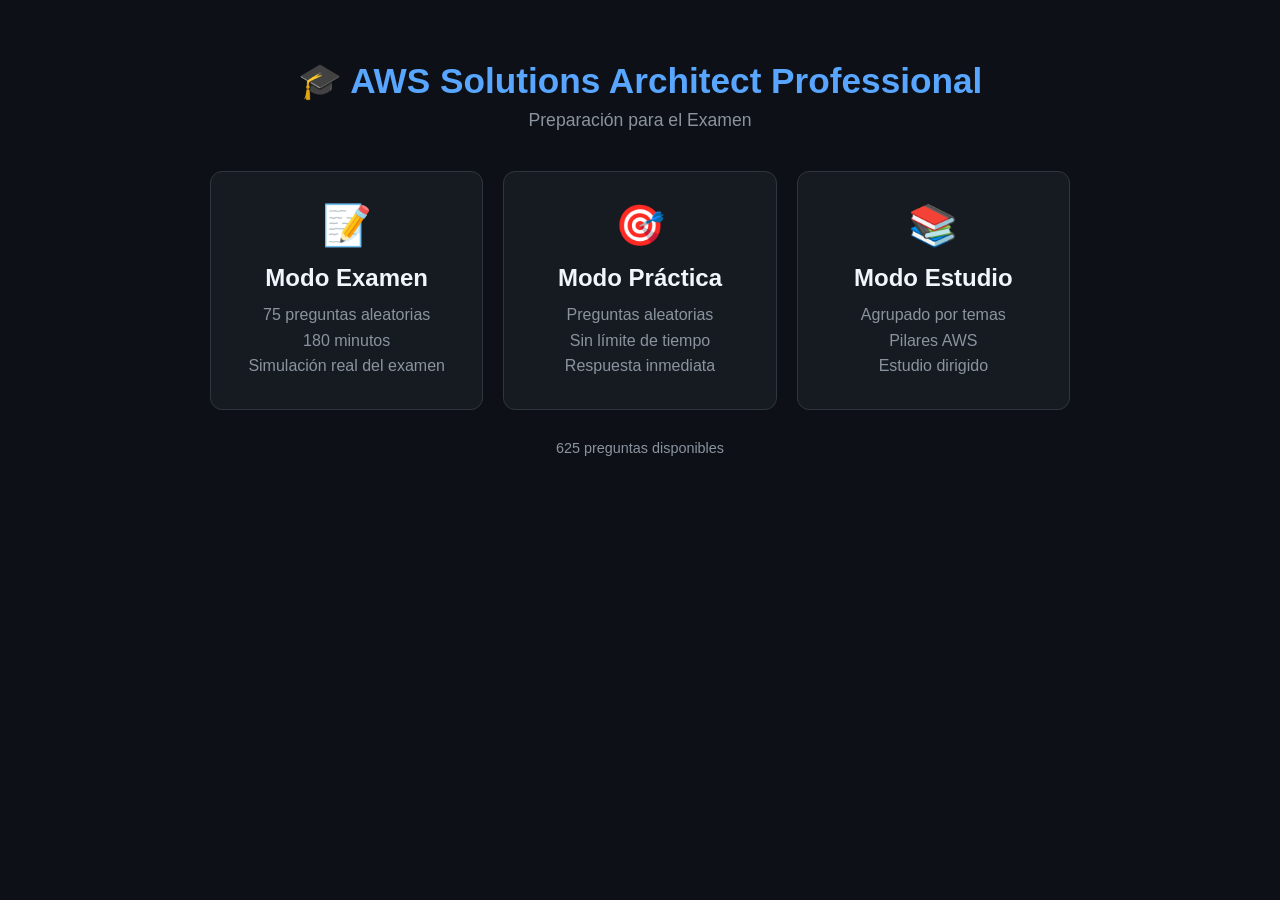
==== index.html @ 2ed877eb "AWS SAP Quiz - Web App" ====
<!DOCTYPE html>
<html lang="es">
<head>
    <meta charset="UTF-8">
    <meta name="viewport" content="width=device-width, initial-scale=1.0">
    <title>AWS SAP - Preparación Examen</title>
    <link rel="stylesheet" href="styles.css">
</head>
<body>
    <div id="app">
        <!-- Menu Principal -->
        <div id="menu" class="screen active">
            <h1>🎓 AWS Solutions Architect Professional</h1>
            <p class="subtitle">Preparación para el Examen</p>
            <div class="menu-cards">
                <div class="card" onclick="startExam()">
                    <div class="card-icon">📝</div>
                    <h2>Modo Examen</h2>
                    <p>75 preguntas aleatorias<br>180 minutos<br>Simulación real del examen</p>
                </div>
                <div class="card" onclick="startPractice()">
                    <div class="card-icon">🎯</div>
                    <h2>Modo Práctica</h2>
                    <p>Preguntas aleatorias<br>Sin límite de tiempo<br>Respuesta inmediata</p>
                </div>
                <div class="card" onclick="showStudyTopics()">
                    <div class="card-icon">📚</div>
                    <h2>Modo Estudio</h2>
                    <p>Agrupado por temas<br>Pilares AWS<br>Estudio dirigido</p>
                </div>
            </div>
            <div class="stats-bar">
                <span id="total-questions">0</span> preguntas disponibles
            </div>
        </div>

        <!-- Pantalla de Estudio por Temas -->
        <div id="study-topics" class="screen">
            <div class="header-bar">
                <button onclick="goToMenu()">← Volver</button>
                <h2>Modo Estudio - Seleccionar Tema</h2>
            </div>
            <div id="topics-list" class="topics-grid"></div>
        </div>

        <!-- Pantalla de Quiz -->
        <div id="quiz" class="screen">
            <div class="quiz-header">
                <button onclick="endQuiz()">✕ Salir</button>
                <div id="timer" class="timer hidden"></div>
                <div class="progress">
                    <span id="current-q">1</span>/<span id="total-q">75</span>
                </div>
            </div>
            <div id="question-container">
                <div id="question-text" class="question-text"></div>
                <div id="options-container" class="options"></div>
            </div>
            <div class="quiz-footer">
                <button id="btn-prev" onclick="prevQuestion()" disabled>← Anterior</button>
                <button id="btn-check" onclick="checkAnswer()" class="hidden">Verificar</button>
                <button id="btn-next" onclick="nextQuestion()">Siguiente →</button>
                <button id="btn-finish" onclick="finishExam()" class="hidden btn-finish">Finalizar Examen</button>
            </div>
        </div>

        <!-- Pantalla de Resultados -->
        <div id="results" class="screen">
            <div class="results-container">
                <h2>📊 Resultados</h2>
                <div id="score-circle" class="score-circle"></div>
                <div id="results-details"></div>
                <button onclick="goToMenu()" class="btn-primary">Volver al Menú</button>
            </div>
        </div>
    </div>
    <script src="app.js"></script>
</body>
</html>
---- styles.css ----
* { margin: 0; padding: 0; box-sizing: border-box; }

body {
    font-family: -apple-system, BlinkMacSystemFont, 'Segoe UI', Roboto, sans-serif;
    background: #0d1117;
    color: #e6edf3;
    min-height: 100vh;
}

.screen { display: none; padding: 20px; max-width: 900px; margin: 0 auto; }
.screen.active { display: block; }

/* Menu */
#menu { text-align: center; padding-top: 60px; }
#menu h1 { font-size: 2.2em; color: #58a6ff; margin-bottom: 8px; }
.subtitle { color: #8b949e; font-size: 1.1em; margin-bottom: 40px; }

.menu-cards { display: grid; grid-template-columns: repeat(auto-fit, minmax(250px, 1fr)); gap: 20px; margin-bottom: 30px; }
.card {
    background: #161b22;
    border: 1px solid #30363d;
    border-radius: 12px;
    padding: 30px 20px;
    cursor: pointer;
    transition: all 0.2s;
}
.card:hover { border-color: #58a6ff; transform: translateY(-3px); box-shadow: 0 4px 20px rgba(88,166,255,0.1); }
.card-icon { font-size: 2.5em; margin-bottom: 15px; }
.card h2 { color: #f0f6fc; margin-bottom: 10px; }
.card p { color: #8b949e; line-height: 1.6; }

.stats-bar { color: #8b949e; font-size: 0.9em; }

/* Study Topics */
.header-bar { display: flex; align-items: center; gap: 15px; margin-bottom: 25px; }
.header-bar button { background: #21262d; border: 1px solid #30363d; color: #e6edf3; padding: 8px 16px; border-radius: 6px; cursor: pointer; }
.header-bar button:hover { background: #30363d; }

.topics-grid { display: grid; grid-template-columns: repeat(auto-fit, minmax(280px, 1fr)); gap: 15px; }
.topic-card {
    background: #161b22;
    border: 1px solid #30363d;
    border-radius: 10px;
    padding: 20px;
    cursor: pointer;
    transition: all 0.2s;
}
.topic-card:hover { border-color: #58a6ff; }
.topic-card h3 { color: #58a6ff; margin-bottom: 8px; font-size: 1em; }
.topic-card .count { color: #8b949e; font-size: 0.85em; }

/* Quiz */
.quiz-header {
    display: flex; justify-content: space-between; align-items: center;
    padding: 15px 0; border-bottom: 1px solid #30363d; margin-bottom: 25px;
}
.quiz-header button { background: #21262d; border: 1px solid #30363d; color: #e6edf3; padding: 8px 14px; border-radius: 6px; cursor: pointer; }
.timer { background: #1c2128; padding: 8px 16px; border-radius: 6px; font-family: monospace; font-size: 1.1em; color: #f0883e; }
.progress { color: #8b949e; font-size: 0.95em; }

.question-text { font-size: 1.1em; line-height: 1.7; margin-bottom: 25px; white-space: pre-wrap; }

.options { display: flex; flex-direction: column; gap: 12px; }
.option {
    background: #161b22;
    border: 2px solid #30363d;
    border-radius: 8px;
    padding: 15px 20px;
    cursor: pointer;
    transition: all 0.15s;
    display: flex; align-items: flex-start; gap: 12px;
}
.option:hover { border-color: #58a6ff; background: #1c2128; }
.option.selected { border-color: #58a6ff; background: #1c2128; }
.option.correct { border-color: #3fb950; background: #0d2818; }
.option.incorrect { border-color: #f85149; background: #2d1215; }
.option-letter {
    background: #30363d; min-width: 30px; height: 30px;
    border-radius: 50%; display: flex; align-items: center; justify-content: center;
    font-weight: bold; font-size: 0.85em; flex-shrink: 0;
}
.option.selected .option-letter { background: #58a6ff; color: #0d1117; }
.option.correct .option-letter { background: #3fb950; color: #0d1117; }
.option.incorrect .option-letter { background: #f85149; color: #0d1117; }
.option-text { padding-top: 4px; line-height: 1.5; }

.quiz-footer { display: flex; justify-content: space-between; align-items: center; margin-top: 30px; padding-top: 20px; border-top: 1px solid #30363d; }
.quiz-footer button { background: #21262d; border: 1px solid #30363d; color: #e6edf3; padding: 10px 20px; border-radius: 6px; cursor: pointer; font-size: 0.95em; }
.quiz-footer button:hover { background: #30363d; }
.quiz-footer button:disabled { opacity: 0.4; cursor: not-allowed; }
.btn-finish { background: #238636 !important; border-color: #2ea043 !important; }
.btn-finish:hover { background: #2ea043 !important; }
.btn-primary { background: #238636; border: 1px solid #2ea043; color: #fff; padding: 12px 24px; border-radius: 6px; cursor: pointer; font-size: 1em; margin-top: 20px; }

.hidden { display: none !important; }

/* Results */
.results-container { text-align: center; padding-top: 40px; }
.results-container h2 { font-size: 1.8em; margin-bottom: 30px; }
.score-circle {
    width: 180px; height: 180px; border-radius: 50%;
    display: flex; align-items: center; justify-content: center;
    margin: 0 auto 30px; font-size: 2.5em; font-weight: bold;
}
.score-pass { background: rgba(63,185,80,0.15); border: 4px solid #3fb950; color: #3fb950; }
.score-fail { background: rgba(248,81,73,0.15); border: 4px solid #f85149; color: #f85149; }
#results-details { color: #8b949e; line-height: 1.8; margin-bottom: 20px; }

@media (max-width: 600px) {
    .menu-cards { grid-template-columns: 1fr; }
    #menu h1 { font-size: 1.6em; }
    .question-text { font-size: 1em; }
}
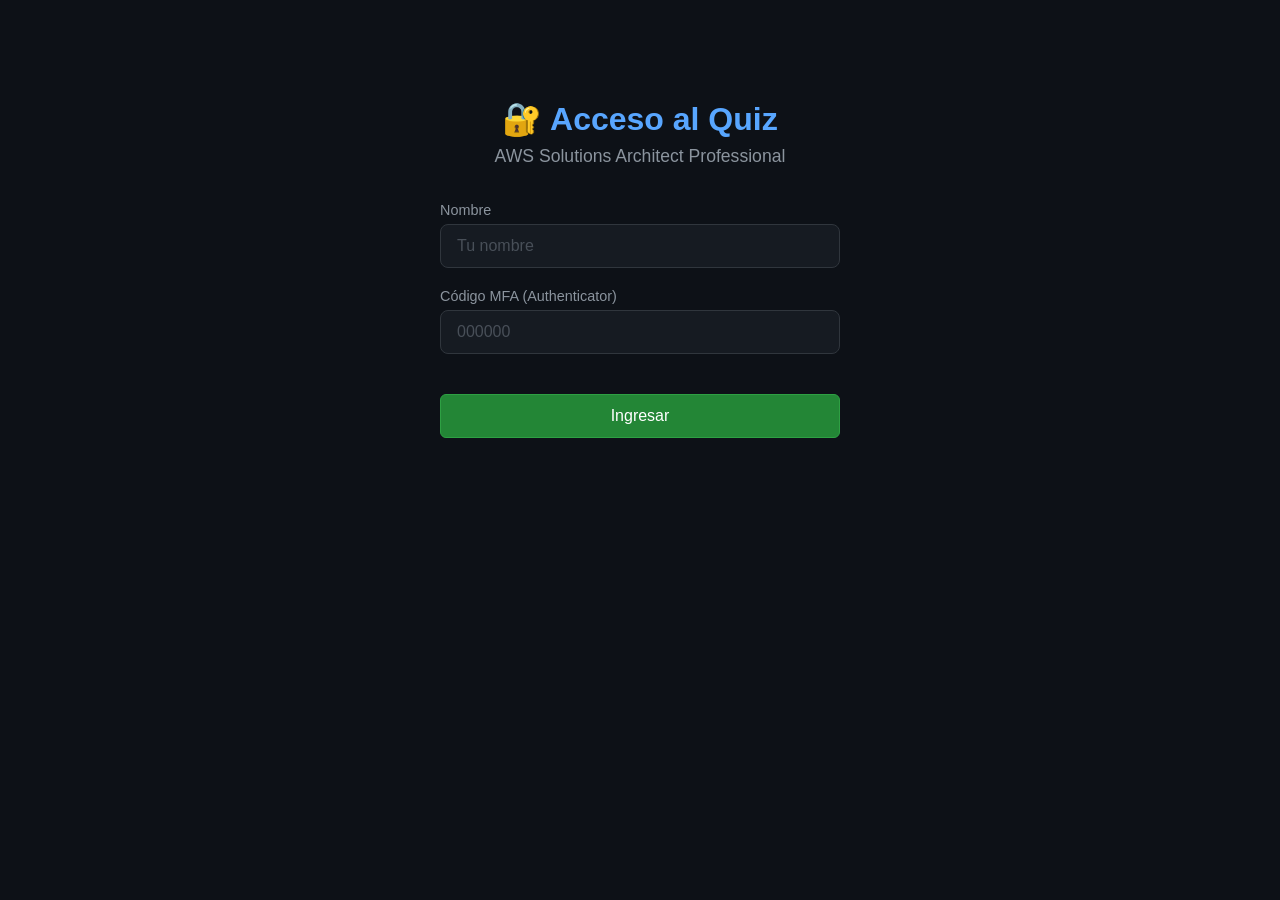
==== commit 50a477ea: "Add MFA login with TOTP authentication" ====
--- a/index.html
+++ b/index.html
@@ -8,8 +8,32 @@
 </head>
 <body>
     <div id="app">
+        <!-- Login Screen -->
+        <div id="login" class="screen active">
+            <div class="login-container">
+                <h1>🔐 Acceso al Quiz</h1>
+                <p class="subtitle">AWS Solutions Architect Professional</p>
+                <form id="login-form" onsubmit="handleLogin(event)">
+                    <div class="form-group">
+                        <label for="username">Nombre</label>
+                        <input type="text" id="username" placeholder="Tu nombre" required autocomplete="off">
+                    </div>
+                    <div class="form-group">
+                        <label for="totp-code">Código MFA (Authenticator)</label>
+                        <input type="text" id="totp-code" placeholder="000000" maxlength="6" pattern="[0-9]{6}" required autocomplete="off" inputmode="numeric">
+                    </div>
+                    <p id="login-error" class="login-error hidden"></p>
+                    <button type="submit" class="btn-primary btn-login">Ingresar</button>
+                </form>
+            </div>
+        </div>
+
         <!-- Menu Principal -->
-        <div id="menu" class="screen active">
+        <div id="menu" class="screen">
+            <div class="user-bar">
+                <span id="user-greeting"></span>
+                <button onclick="logout()" class="btn-logout">Cerrar sesión</button>
+            </div>
             <h1>🎓 AWS Solutions Architect Professional</h1>
             <p class="subtitle">Preparación para el Examen</p>
             <div class="menu-cards">
@@ -74,6 +98,7 @@
             </div>
         </div>
     </div>
+    <script src="totp.js"></script>
     <script src="app.js"></script>
 </body>
 </html>
--- a/styles.css
+++ b/styles.css
@@ -9,6 +9,78 @@
 
 .screen { display: none; padding: 20px; max-width: 900px; margin: 0 auto; }
 .screen.active { display: block; }
+
+/* Login */
+.login-container {
+    max-width: 400px;
+    margin: 80px auto 0;
+    text-align: center;
+}
+.login-container h1 { font-size: 2em; color: #58a6ff; margin-bottom: 8px; }
+.login-container .subtitle { color: #8b949e; margin-bottom: 35px; }
+
+.form-group {
+    margin-bottom: 20px;
+    text-align: left;
+}
+.form-group label {
+    display: block;
+    color: #8b949e;
+    font-size: 0.9em;
+    margin-bottom: 6px;
+}
+.form-group input {
+    width: 100%;
+    padding: 12px 16px;
+    background: #161b22;
+    border: 1px solid #30363d;
+    border-radius: 8px;
+    color: #e6edf3;
+    font-size: 1em;
+    outline: none;
+    transition: border-color 0.2s;
+}
+.form-group input:focus {
+    border-color: #58a6ff;
+}
+.form-group input::placeholder { color: #484f58; }
+
+.login-error {
+    color: #f85149;
+    font-size: 0.9em;
+    margin-bottom: 15px;
+    padding: 10px;
+    background: rgba(248,81,73,0.1);
+    border-radius: 6px;
+}
+
+.btn-login {
+    width: 100%;
+    padding: 14px;
+    font-size: 1.05em;
+    margin-top: 10px;
+}
+
+/* User bar */
+.user-bar {
+    display: flex;
+    justify-content: space-between;
+    align-items: center;
+    margin-bottom: 20px;
+    padding: 10px 0;
+    border-bottom: 1px solid #21262d;
+}
+.user-bar span { color: #8b949e; font-size: 0.9em; }
+.btn-logout {
+    background: transparent;
+    border: 1px solid #30363d;
+    color: #8b949e;
+    padding: 6px 12px;
+    border-radius: 6px;
+    cursor: pointer;
+    font-size: 0.85em;
+}
+.btn-logout:hover { color: #f85149; border-color: #f85149; }
 
 /* Menu */
 #menu { text-align: center; padding-top: 60px; }
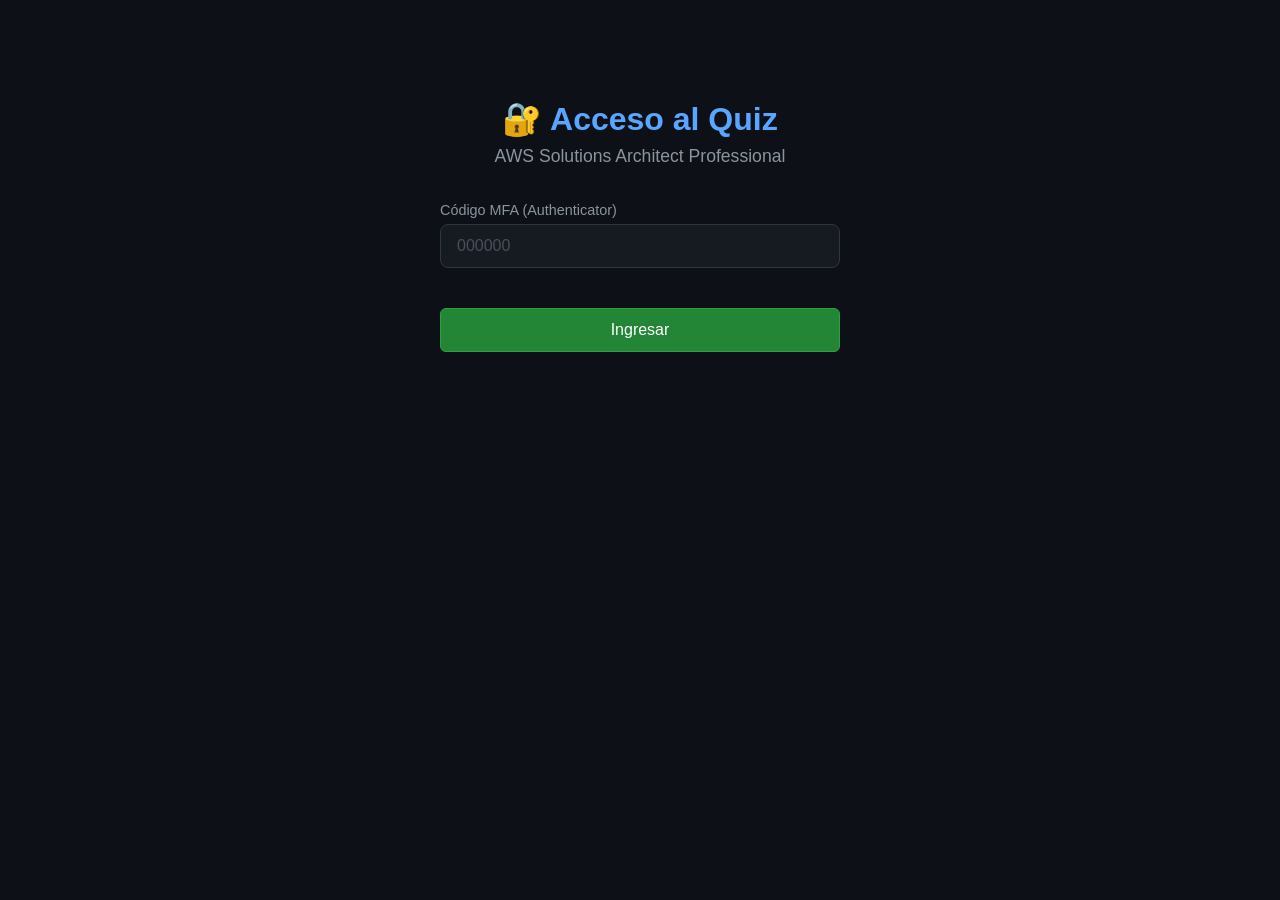
==== commit 045fdaca: "Remove username field, keep only MFA code for login" ====
--- a/index.html
+++ b/index.html
@@ -15,10 +15,6 @@
                 <p class="subtitle">AWS Solutions Architect Professional</p>
                 <form id="login-form" onsubmit="handleLogin(event)">
                     <div class="form-group">
-                        <label for="username">Nombre</label>
-                        <input type="text" id="username" placeholder="Tu nombre" required autocomplete="off">
-                    </div>
-                    <div class="form-group">
                         <label for="totp-code">Código MFA (Authenticator)</label>
                         <input type="text" id="totp-code" placeholder="000000" maxlength="6" pattern="[0-9]{6}" required autocomplete="off" inputmode="numeric">
                     </div>
@@ -31,7 +27,6 @@
         <!-- Menu Principal -->
         <div id="menu" class="screen">
             <div class="user-bar">
-                <span id="user-greeting"></span>
                 <button onclick="logout()" class="btn-logout">Cerrar sesión</button>
             </div>
             <h1>🎓 AWS Solutions Architect Professional</h1>
@@ -98,7 +93,6 @@
             </div>
         </div>
     </div>
-    <script src="totp.js"></script>
     <script src="app.js"></script>
 </body>
 </html>
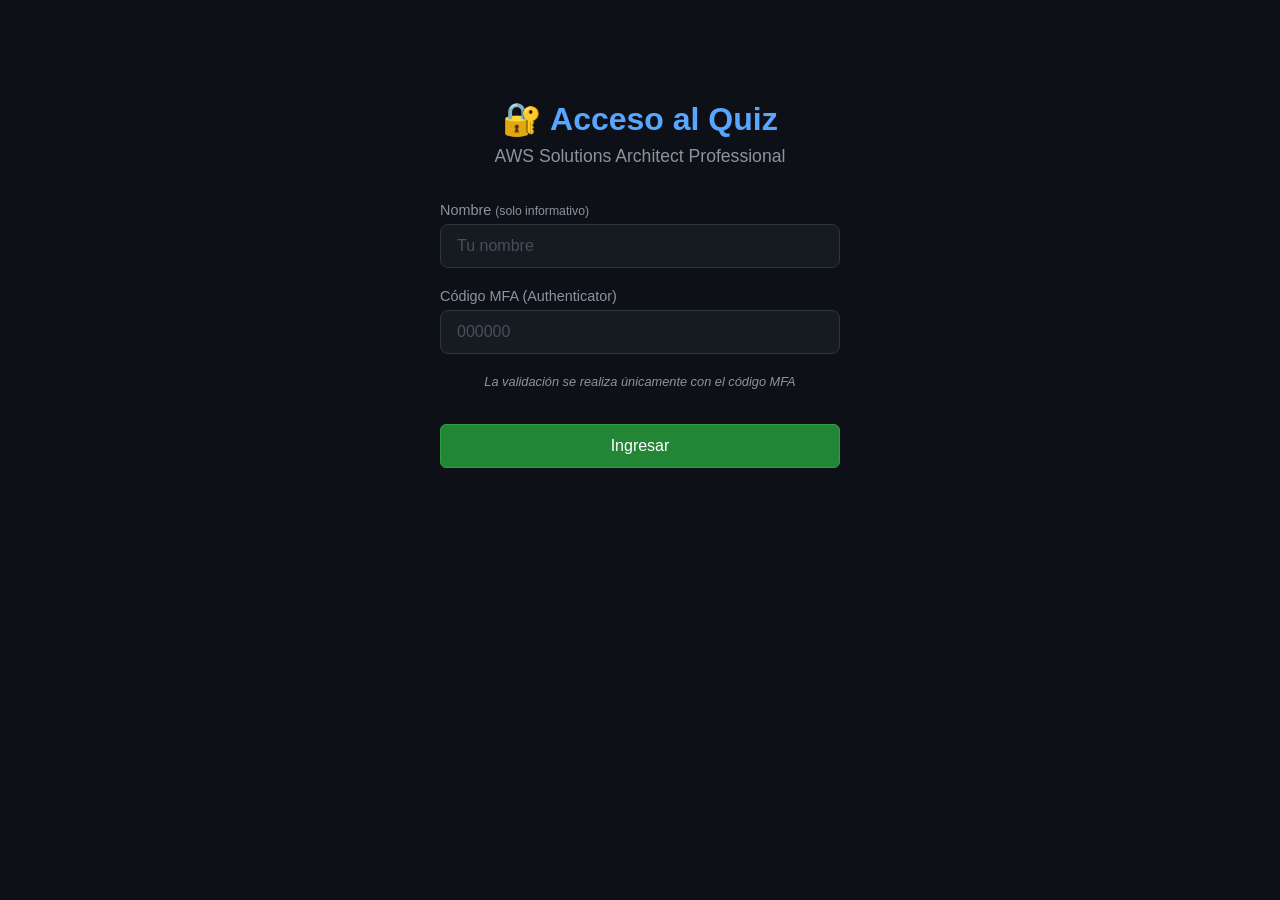
==== commit acb31b18: "Re-add username field (informational only, 15 char limit, text only)" ====
--- a/index.html
+++ b/index.html
@@ -15,9 +15,14 @@
                 <p class="subtitle">AWS Solutions Architect Professional</p>
                 <form id="login-form" onsubmit="handleLogin(event)">
                     <div class="form-group">
+                        <label for="username">Nombre <span class="hint">(solo informativo)</span></label>
+                        <input type="text" id="username" placeholder="Tu nombre" maxlength="15" pattern="[A-Za-záéíóúñÁÉÍÓÚÑ\s]+" required autocomplete="off">
+                    </div>
+                    <div class="form-group">
                         <label for="totp-code">Código MFA (Authenticator)</label>
                         <input type="text" id="totp-code" placeholder="000000" maxlength="6" pattern="[0-9]{6}" required autocomplete="off" inputmode="numeric">
                     </div>
+                    <p class="mfa-note">La validación se realiza únicamente con el código MFA</p>
                     <p id="login-error" class="login-error hidden"></p>
                     <button type="submit" class="btn-primary btn-login">Ingresar</button>
                 </form>
--- a/styles.css
+++ b/styles.css
@@ -52,6 +52,19 @@
     padding: 10px;
     background: rgba(248,81,73,0.1);
     border-radius: 6px;
+}
+
+.mfa-note {
+    color: #8b949e;
+    font-size: 0.8em;
+    font-style: italic;
+    margin-bottom: 15px;
+}
+
+.hint {
+    color: #8b949e;
+    font-size: 0.85em;
+    font-weight: normal;
 }
 
 .btn-login {
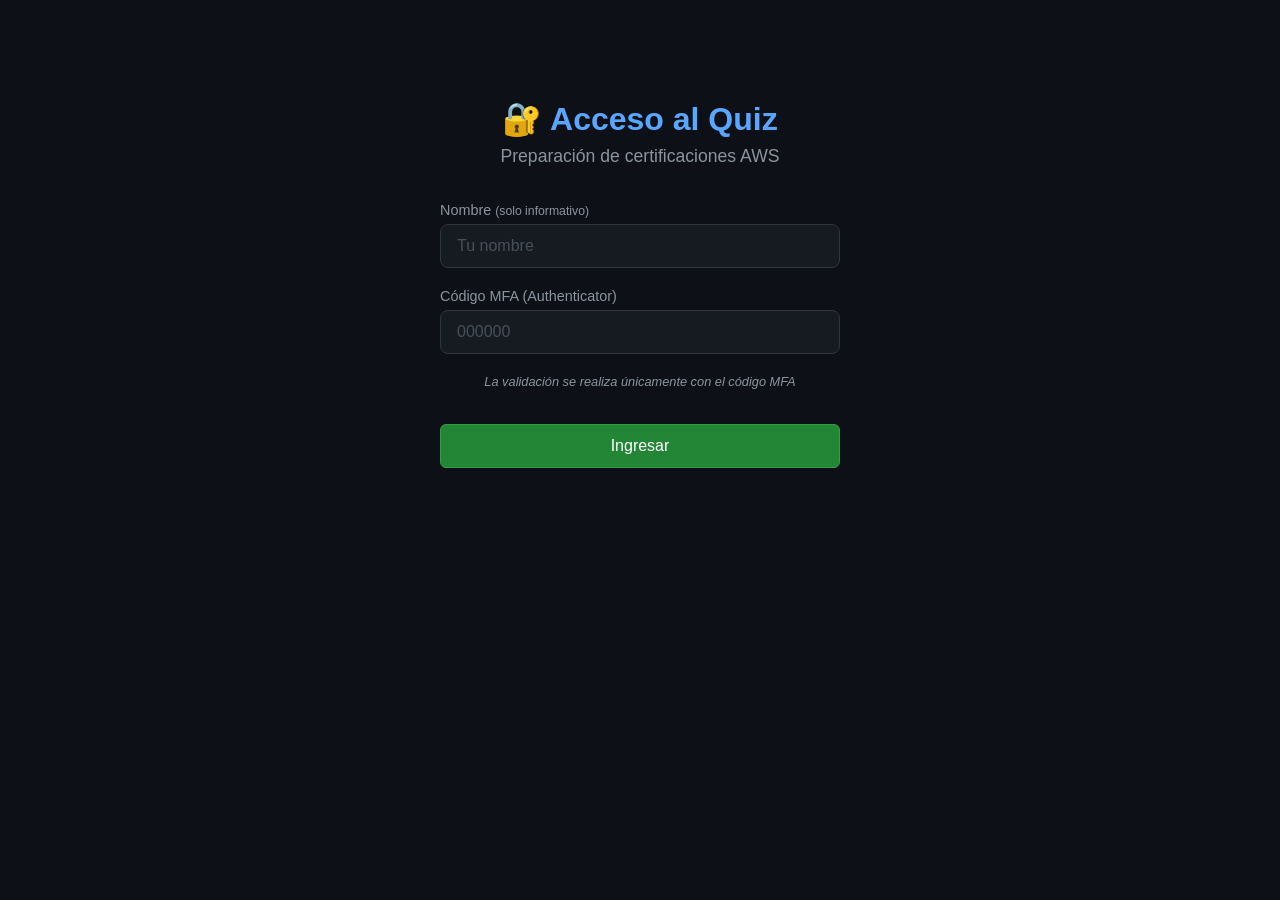
==== commit 67c00aac: "feat: selector de certificacion y soporte de SCS-C03 (Security Specialty) Tras el login aparece un s" ====
--- a/index.html
+++ b/index.html
@@ -3,7 +3,7 @@
 <head>
     <meta charset="UTF-8">
     <meta name="viewport" content="width=device-width, initial-scale=1.0">
-    <title>AWS SAP - Preparación Examen</title>
+    <title>Quiz de certificaciones AWS</title>
     <link rel="stylesheet" href="styles.css">
 </head>
 <body>
@@ -12,7 +12,7 @@
         <div id="login" class="screen active">
             <div class="login-container">
                 <h1>🔐 Acceso al Quiz</h1>
-                <p class="subtitle">AWS Solutions Architect Professional</p>
+                <p class="subtitle">Preparación de certificaciones AWS</p>
                 <form id="login-form" onsubmit="handleLogin(event)">
                     <div class="form-group">
                         <label for="username">Nombre <span class="hint">(solo informativo)</span></label>
@@ -29,42 +29,137 @@
             </div>
         </div>
 
-        <!-- Menu Principal -->
+        <!-- Selector de certificación -->
+        <div id="cert-select" class="screen">
+            <div class="user-bar">
+                <button onclick="logout()" class="btn-logout">Cerrar sesión</button>
+            </div>
+            <h1 tabindex="-1" data-focus>🎓 Elegí tu certificación</h1>
+            <p class="subtitle">Podés cambiar de certificación en cualquier momento sin cerrar sesión</p>
+            <p class="load-error hidden" role="alert"></p>
+            <div class="menu-cards" id="cert-cards"></div>
+        </div>
+
+        <!-- Menu SAP-C02 -->
         <div id="menu" class="screen">
             <div class="user-bar">
+                <button onclick="goToCertSelect()" class="btn-logout">← Cambiar certificación</button>
                 <button onclick="logout()" class="btn-logout">Cerrar sesión</button>
             </div>
-            <h1>🎓 AWS Solutions Architect Professional</h1>
+            <h1 tabindex="-1" data-focus>🎓 AWS Solutions Architect Professional</h1>
             <p class="subtitle">Preparación para el Examen</p>
+            <p class="load-error hidden" role="alert"></p>
             <div class="menu-cards">
-                <div class="card" onclick="startExam()">
+                <button type="button" class="card" onclick="startExam()">
                     <div class="card-icon">📝</div>
                     <h2>Modo Examen</h2>
                     <p>75 preguntas aleatorias<br>180 minutos<br>Simulación real del examen</p>
-                </div>
-                <div class="card" onclick="startPractice()">
+                </button>
+                <button type="button" class="card" onclick="startPractice()">
                     <div class="card-icon">🎯</div>
                     <h2>Modo Práctica</h2>
                     <p>Preguntas aleatorias<br>Sin límite de tiempo<br>Respuesta inmediata</p>
-                </div>
-                <div class="card" onclick="showStudyTopics()">
+                </button>
+                <button type="button" class="card" onclick="showStudyTopics()">
                     <div class="card-icon">📚</div>
                     <h2>Modo Estudio</h2>
                     <p>Agrupado por temas<br>Pilares AWS<br>Estudio dirigido</p>
-                </div>
-            </div>
+                </button>
+            </div>
+            <p class="menu-busy hidden">Cargando banco…</p>
             <div class="stats-bar">
                 <span id="total-questions">0</span> preguntas disponibles
             </div>
         </div>
 
-        <!-- Pantalla de Estudio por Temas -->
+        <!-- Menu SCS-C03 -->
+        <div id="scs-menu" class="screen">
+            <div class="user-bar">
+                <button onclick="goToCertSelect()" class="btn-logout">← Cambiar certificación</button>
+                <button onclick="logout()" class="btn-logout">Cerrar sesión</button>
+            </div>
+            <h1 tabindex="-1" data-focus>🔐 AWS Security Specialty</h1>
+            <p class="subtitle">Preparación para el Examen SCS-C03</p>
+            <p class="load-error hidden" role="alert"></p>
+            <div class="menu-cards">
+                <button type="button" class="card" onclick="startScsExam()">
+                    <div class="card-icon">📝</div>
+                    <h2>Simulacro real</h2>
+                    <p>65 preguntas aleatorias<br>170 minutos<br>Corte 750 de 1000 (escalado estimado)</p>
+                </button>
+                <button type="button" class="card" onclick="startScsPractice()">
+                    <div class="card-icon">🎯</div>
+                    <h2>Banco completo</h2>
+                    <p>Las 133 preguntas puntuables<br>Sin límite de tiempo<br>Verificar + explicación</p>
+                </button>
+                <button type="button" class="card" onclick="showScsStudyFilter()">
+                    <div class="card-icon">📚</div>
+                    <h2>Estudio / Flashcards</h2>
+                    <p>520 preguntas de estudio<br>Respuesta, explicación y fuentes<br>Filtro por dominio y test</p>
+                </button>
+                <button type="button" class="card" onclick="startScsReview()">
+                    <div class="card-icon">🧩</div>
+                    <h2>Repaso: HOTSPOT y preguntas con imagen</h2>
+                    <p>10 preguntas no puntuables<br>7 HOTSPOT + 3 de opciones con imagen<br>Con revelado de respuesta</p>
+                </button>
+            </div>
+            <p class="menu-busy hidden">Cargando banco…</p>
+            <div class="stats-bar" id="scs-stats"></div>
+        </div>
+
+        <!-- Pantalla de Estudio por Temas (SAP-C02) -->
         <div id="study-topics" class="screen">
             <div class="header-bar">
                 <button onclick="goToMenu()">← Volver</button>
-                <h2>Modo Estudio - Seleccionar Tema</h2>
+                <h2 tabindex="-1" data-focus>Modo Estudio - Seleccionar Tema</h2>
             </div>
             <div id="topics-list" class="topics-grid"></div>
+        </div>
+
+        <!-- Filtros de estudio (SCS-C03) -->
+        <div id="scs-study-filter" class="screen">
+            <div class="header-bar">
+                <button onclick="goToMenu()">← Volver</button>
+                <h2 tabindex="-1" data-focus>📚 Estudio — Elegí qué repasar</h2>
+            </div>
+            <p class="load-error hidden" role="alert"></p>
+            <div class="form-group">
+                <label for="filter-domain">Dominio</label>
+                <select id="filter-domain"></select>
+            </div>
+            <div class="form-group">
+                <label for="filter-test">Practice Test</label>
+                <select id="filter-test"></select>
+            </div>
+            <div class="form-group">
+                <label for="filter-shuffle"><input type="checkbox" id="filter-shuffle"> Mezclar el orden</label>
+            </div>
+            <p id="filter-count" aria-live="polite"></p>
+            <button id="btn-start-study" class="btn-primary" onclick="startFlashcards()">Empezar</button>
+        </div>
+
+        <!-- Flashcard (estudio, HOTSPOT y opciones-imagen) -->
+        <div id="flashcard" class="screen">
+            <div class="header-bar">
+                <button onclick="goToMenu()">← Volver</button>
+                <h2 id="fc-heading" tabindex="-1" data-focus>📚 Estudio</h2>
+                <span id="fc-counter" class="progress"></span>
+            </div>
+            <p id="fc-badge" class="fc-badge"></p>
+            <p id="fc-img-notice" class="img-notice hidden"></p>
+            <div id="fc-question" class="question-text"></div>
+            <p id="fc-prompt" class="fc-prompt hidden"></p>
+            <button id="fc-reveal" class="btn-primary" onclick="revealFlashcard()">Mostrar respuesta</button>
+            <div id="fc-answer-box" class="hidden" tabindex="-1">
+                <h3>Respuesta</h3>
+                <div id="fc-answer"></div>
+                <div id="fc-explanation-box" class="hidden"><h3>Explicación</h3><div id="fc-explanation"></div></div>
+                <div id="fc-sources-box" class="hidden"><h3>Fuentes</h3><ul id="fc-sources" class="sources"></ul></div>
+            </div>
+            <div class="quiz-footer">
+                <button id="fc-prev" onclick="fcPrev()">← Anterior</button>
+                <button id="fc-next" onclick="fcNext()">Siguiente →</button>
+            </div>
         </div>
 
         <!-- Pantalla de Quiz -->
@@ -77,8 +172,17 @@
                 </div>
             </div>
             <div id="question-container">
-                <div id="question-text" class="question-text"></div>
-                <div id="options-container" class="options"></div>
+                <p id="img-notice" class="img-notice hidden"></p>
+                <div id="question-text" class="question-text" tabindex="-1"></div>
+                <p id="select-hint" class="select-hint hidden"></p>
+                <fieldset id="options-container" class="options">
+                    <legend class="sr-only">Opciones de respuesta</legend>
+                </fieldset>
+                <p id="answer-feedback" class="answer-feedback hidden" role="status" aria-live="polite"></p>
+                <div id="answer-explanation" class="explanation-box hidden">
+                    <h3>Explicación</h3>
+                    <pre class="explanation"></pre>
+                </div>
             </div>
             <div class="quiz-footer">
                 <button id="btn-prev" onclick="prevQuestion()" disabled>← Anterior</button>
@@ -91,7 +195,7 @@
         <!-- Pantalla de Resultados -->
         <div id="results" class="screen">
             <div class="results-container">
-                <h2>📊 Resultados</h2>
+                <h2 tabindex="-1" data-focus>📊 Resultados</h2>
                 <div id="score-circle" class="score-circle"></div>
                 <div id="results-details"></div>
                 <button onclick="goToMenu()" class="btn-primary">Volver al Menú</button>
--- a/styles.css
+++ b/styles.css
@@ -196,3 +196,110 @@
     #menu h1 { font-size: 1.6em; }
     .question-text { font-size: 1em; }
 }
+
+/* ===================================================================
+   Multi-certificación: foco visible, teclado, fieldset y preformateado
+   =================================================================== */
+
+:is(.cert-card, .card, .topic-card, button, input, select, a):focus-visible {
+    outline: 2px solid #58a6ff;
+    outline-offset: 2px;
+}
+.option:focus-within { border-color: #58a6ff; }
+.sr-only {
+    position: absolute; width: 1px; height: 1px; padding: 0; margin: -1px;
+    overflow: hidden; clip: rect(0 0 0 0); white-space: nowrap; border: 0;
+}
+
+/* el fieldset trae borde groove + padding del user-agent */
+fieldset.options { border: 0; padding: 0; margin: 0; min-width: 0; }
+
+/* las pantallas nuevas no heredan el centrado que #menu aporta */
+#cert-select, #scs-menu { text-align: center; padding-top: 60px; }
+#cert-select h1, #scs-menu h1 { font-size: 2.2em; color: #58a6ff; margin-bottom: 8px; }
+#cert-select .user-bar, #scs-menu .user-bar, #menu .user-bar { text-align: left; }
+
+.cert-name { color: #f0f6fc; margin-bottom: 12px; }
+.cert-facts { list-style: none; color: #8b949e; font-size: 0.9em; line-height: 1.7; }
+
+/* los radio/checkbox nativos no tienen estilo en el tema oscuro */
+.option input { accent-color: #58a6ff; width: 18px; height: 18px; flex-shrink: 0; margin-top: 6px; }
+.option { cursor: pointer; }
+.option-mark { margin-left: auto; font-size: 0.8em; white-space: nowrap; }
+.option.correct .option-mark { color: #3fb950; }
+.option.incorrect .option-mark { color: #f85149; }
+.select-hint { color: #d29922; font-size: 0.9em; margin-bottom: 10px; }
+.answer-feedback { margin-top: 15px; font-size: 0.95em; color: #e6edf3; }
+
+/* texto multilínea del banco */
+.option-text { white-space: pre-wrap; }
+pre.explanation, pre.answer-code {
+    white-space: pre-wrap;
+    overflow-x: auto;
+    font-family: ui-monospace, SFMono-Regular, Menlo, monospace;
+    font-size: 0.85em;
+    background: #161b22;
+    border: 1px solid #30363d;
+    border-radius: 6px;
+    padding: 12px;
+    margin: 0;
+}
+pre.explanation-empty { color: #8b949e; font-style: italic; }
+.explanation-box { margin-top: 20px; text-align: left; }
+.explanation-box h3 { font-size: 1em; color: #58a6ff; margin-bottom: 8px; }
+
+/* flashcards */
+#flashcard { text-align: left; }
+#flashcard h3 { font-size: 1em; color: #58a6ff; margin: 20px 0 8px; }
+.flashcard-answer { white-space: pre-wrap; text-align: left; line-height: 1.6; }
+ol.flashcard-answer, ul.flashcard-answer { padding-left: 22px; }
+ol.flashcard-answer li, ul.flashcard-answer li { margin-bottom: 8px; }
+.fc-badge { color: #8b949e; font-size: 0.85em; margin-bottom: 10px; }
+.fc-prompt { font-weight: 600; margin: 10px 0 20px; }
+#fc-answer-box { margin-top: 10px; }
+.sources { list-style: none; text-align: left; }
+.sources li { margin-bottom: 6px; }
+.sources a { color: #58a6ff; word-break: break-all; font-size: 0.9em; }
+
+/* botones que se ven como las tarjetas actuales */
+button.card, button.topic-card {
+    font: inherit; text-align: center; width: 100%; color: inherit;
+}
+button.topic-card { text-align: left; }
+button.card[disabled] { opacity: 0.5; cursor: progress; }
+
+.img-notice {
+    color: #d29922; background: rgba(210,153,34,0.08);
+    border-left: 3px solid #d29922;
+    padding: 8px 12px; font-size: 0.85em; margin-bottom: 15px;
+    text-align: left;
+}
+.load-error {
+    color: #f85149; background: rgba(248,81,73,0.1); border-radius: 6px;
+    padding: 10px; margin-bottom: 15px; text-align: left;
+}
+.menu-busy { color: #8b949e; font-size: 0.9em; margin-bottom: 8px; }
+.btn-retry {
+    background: #21262d; border: 1px solid #30363d; color: #e6edf3;
+    padding: 4px 12px; border-radius: 6px; cursor: pointer;
+    font-size: 0.85em; margin-left: 8px;
+}
+
+/* resultados sin pass/fail (banco completo): el texto no es un porcentaje */
+.score-circle.score-text {
+    border: 4px solid #30363d; background: #161b22;
+    font-size: 1em; font-weight: 600; padding: 24px;
+    text-align: center; line-height: 1.4;
+}
+
+.form-group select {
+    width: 100%; padding: 12px 16px; background: #161b22;
+    border: 1px solid #30363d; border-radius: 8px; color: #e6edf3;
+    font-size: 1em;
+}
+#btn-start-study[disabled] { opacity: 0.4; cursor: not-allowed; }
+#filter-count { color: #8b949e; font-size: 0.9em; }
+
+@media (max-width: 600px) {
+    #cert-select h1, #scs-menu h1 { font-size: 1.6em; }
+}
